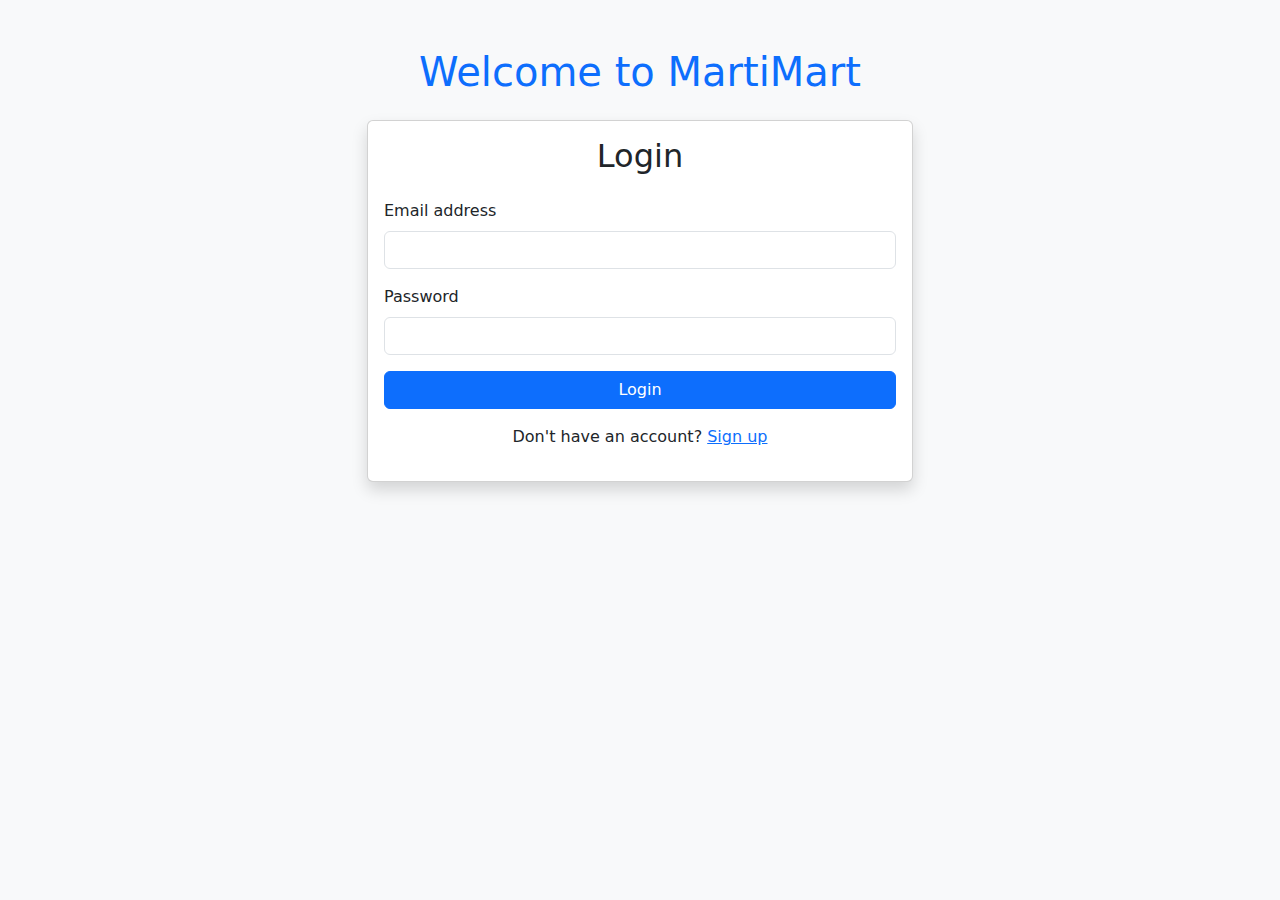
==== index.html @ e53a9322 "Create index.html" ====
<!DOCTYPE html>
<html lang="en">
<head>
    <meta charset="UTF-8">
    <meta name="viewport" content="width=device-width, initial-scale=1.0">
    <title>MartiMart - Login</title>
    <link href="https://cdn.jsdelivr.net/npm/bootstrap@5.3.0-alpha1/dist/css/bootstrap.min.css" rel="stylesheet">
    <link href="styles.css" rel="stylesheet">
</head>
<body class="bg-light">
    <div class="container mt-5">
        <h1 class="text-center mb-4 text-primary">Welcome to MartiMart</h1>
        <div class="row justify-content-center">
            <div class="col-md-6">
                <div class="card shadow">
                    <div class="card-body">
                        <h2 class="card-title text-center mb-4">Login</h2>
                        <form id="loginForm">
                            <div class="mb-3">
                                <label for="email" class="form-label">Email address</label>
                                <input type="email" class="form-control" id="email" required>
                            </div>
                            <div class="mb-3">
                                <label for="password" class="form-label">Password</label>
                                <input type="password" class="form-control" id="password" required>
                            </div>
                            <button type="submit" class="btn btn-primary w-100">Login</button>
                        </form>
                        <p class="text-center mt-3">
                            Don't have an account? <a href="signup.html">Sign up</a>
                        </p>
                    </div>
                </div>
            </div>
        </div>
    </div>
    <script src="https://cdn.jsdelivr.net/npm/bootstrap@5.3.0-alpha1/dist/js/bootstrap.bundle.min.js"></script>
    <script src="script.js"></script>
</body>
</html>
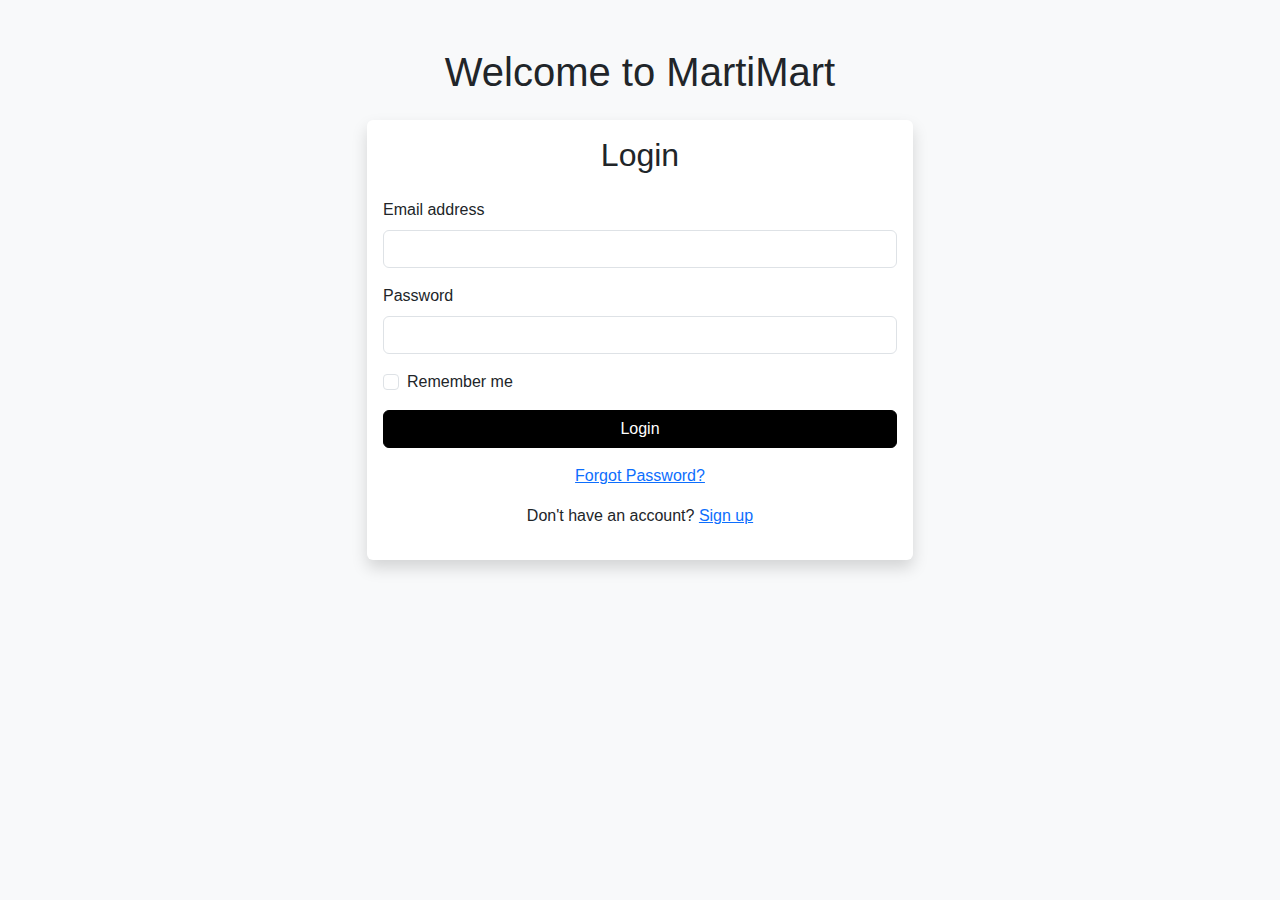
==== commit a6c2c0d7: "Update index.html" ====
--- a/index.html
+++ b/index.html
@@ -5,14 +5,15 @@
     <meta name="viewport" content="width=device-width, initial-scale=1.0">
     <title>MartiMart - Login</title>
     <link href="https://cdn.jsdelivr.net/npm/bootstrap@5.3.0-alpha1/dist/css/bootstrap.min.css" rel="stylesheet">
+    <link rel="stylesheet" href="https://cdnjs.cloudflare.com/ajax/libs/animate.css/4.1.1/animate.min.css">
     <link href="styles.css" rel="stylesheet">
 </head>
 <body class="bg-light">
     <div class="container mt-5">
-        <h1 class="text-center mb-4 text-primary">Welcome to MartiMart</h1>
+        <h1 class="text-center mb-4 text-dark animate__animated animate__fadeIn">Welcome to MartiMart</h1>
         <div class="row justify-content-center">
             <div class="col-md-6">
-                <div class="card shadow">
+                <div class="card shadow animate__animated animate__fadeInUp">
                     <div class="card-body">
                         <h2 class="card-title text-center mb-4">Login</h2>
                         <form id="loginForm">
@@ -24,8 +25,15 @@
                                 <label for="password" class="form-label">Password</label>
                                 <input type="password" class="form-control" id="password" required>
                             </div>
+                            <div class="mb-3 form-check">
+                                <input type="checkbox" class="form-check-input" id="rememberMe">
+                                <label class="form-check-label" for="rememberMe">Remember me</label>
+                            </div>
                             <button type="submit" class="btn btn-primary w-100">Login</button>
                         </form>
+                        <div class="text-center mt-3">
+                            <a href="forgot-password.html">Forgot Password?</a>
+                        </div>
                         <p class="text-center mt-3">
                             Don't have an account? <a href="signup.html">Sign up</a>
                         </p>
@@ -38,3 +46,4 @@
     <script src="script.js"></script>
 </body>
 </html>
+
--- a/styles.css
+++ b/styles.css
@@ -0,0 +1,92 @@
+body {
+    font-family: 'Arial', sans-serif;
+    background-color: #f8f9fa;
+    color: #333;
+}
+
+.navbar {
+    background-color: #fff;
+    box-shadow: 0 2px 4px rgba(0,0,0,0.1);
+}
+
+.navbar-brand {
+    font-weight: bold;
+    color: #000;
+}
+
+.card {
+    transition: transform 0.2s, box-shadow 0.2s;
+    background-color: #fff;
+    border: none;
+}
+
+.card:hover {
+    transform: translateY(-5px);
+    box-shadow: 0 4px 8px rgba(0,0,0,0.1);
+}
+
+.btn-primary {
+    background-color: #000;
+    border-color: #000;
+    transition: background-color 0.2s, transform 0.2s;
+}
+
+.btn-primary:hover {
+    background-color: #333;
+    border-color: #333;
+    transform: translateY(-2px);
+}
+
+.product-image {
+    height: 200px;
+    object-fit: cover;
+}
+
+.chat-message {
+    margin-bottom: 10px;
+    padding: 10px;
+    border-radius: 10px;
+}
+
+.chat-message.sent {
+    background-color: #000;
+    color: #fff;
+    align-self: flex-end;
+}
+
+.chat-message.received {
+    background-color: #f1f1f1;
+    color: #333;
+    align-self: flex-start;
+}
+
+#chatMessages {
+    display: flex;
+    flex-direction: column;
+}
+
+.form-control:focus {
+    border-color: #000;
+    box-shadow: 0 0 0 0.2rem rgba(0, 0, 0, 0.25);
+}
+
+.animate__animated {
+    animation-duration: 0.5s;
+}
+
+@keyframes pulse {
+    0% {
+        transform: scale(1);
+    }
+    50% {
+        transform: scale(1.05);
+    }
+    100% {
+        transform: scale(1);
+    }
+}
+
+.btn-primary:active {
+    animation: pulse 0.3s;
+}
+
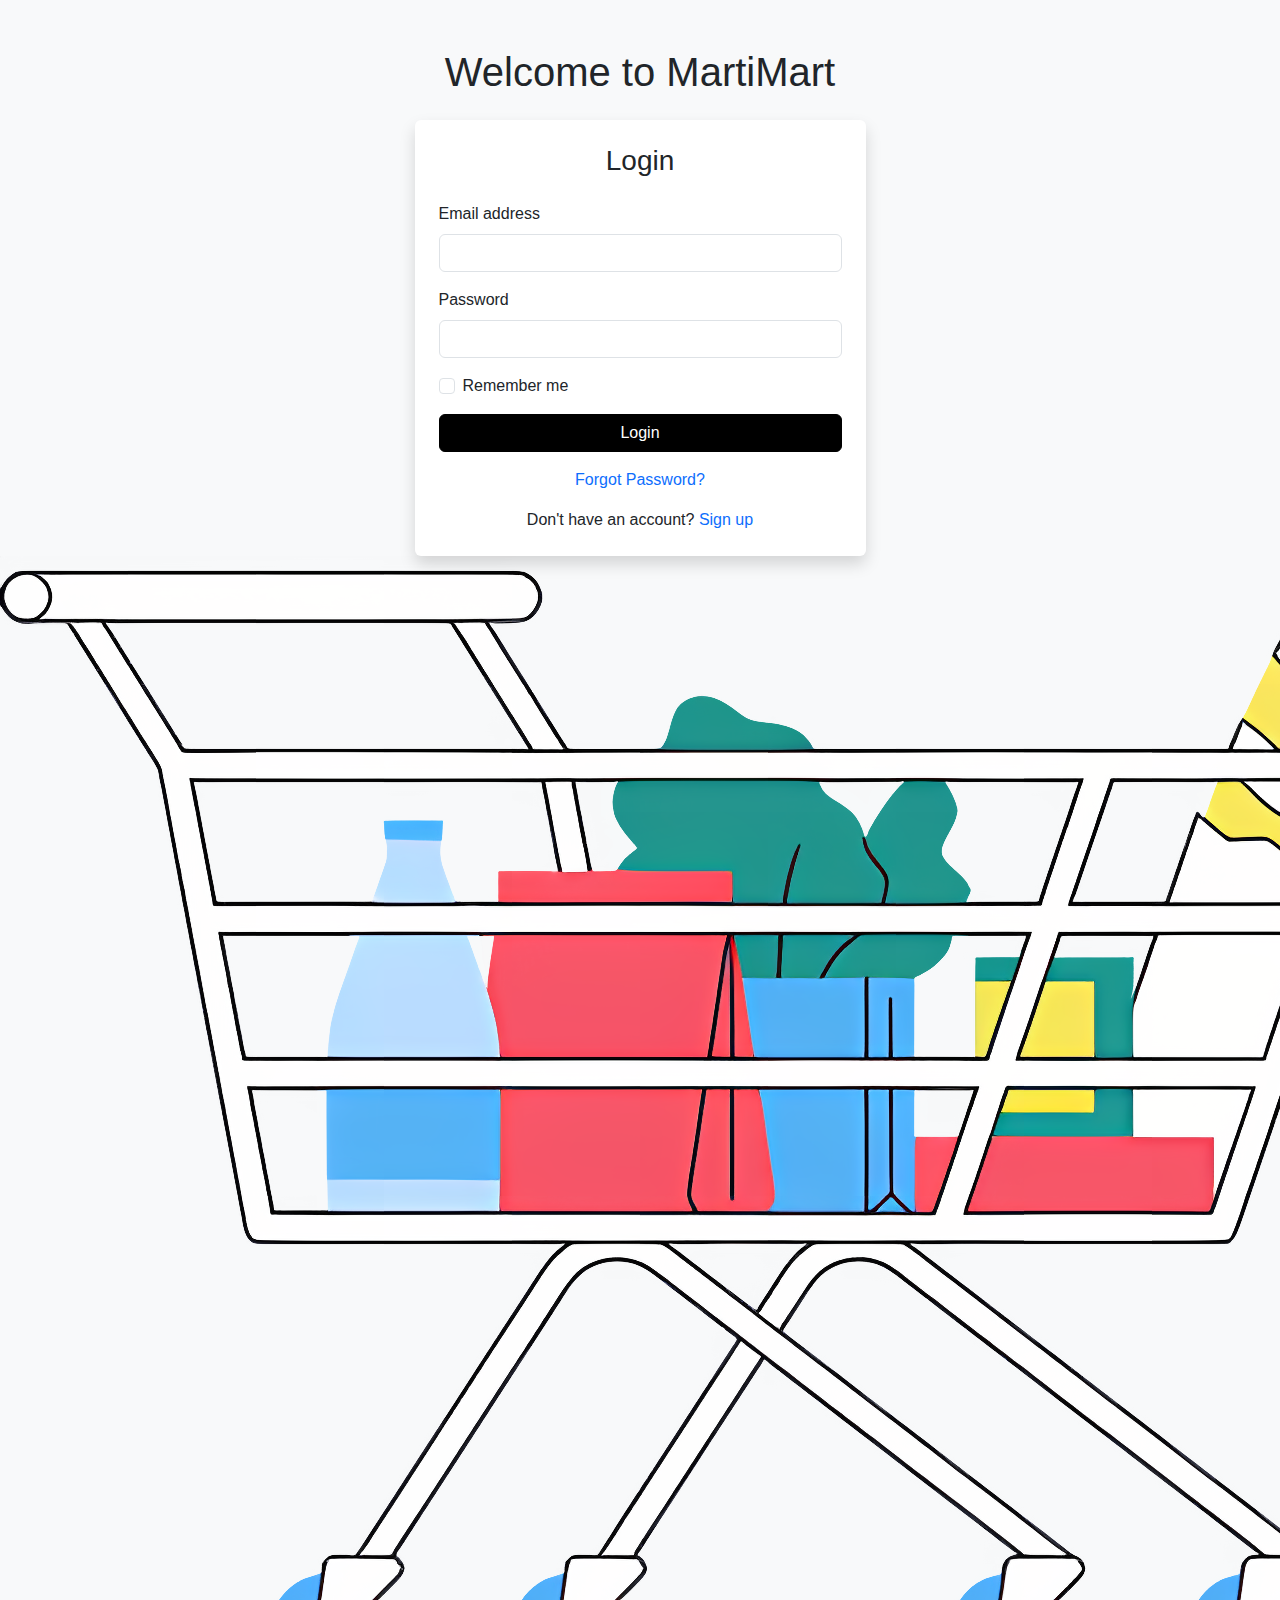
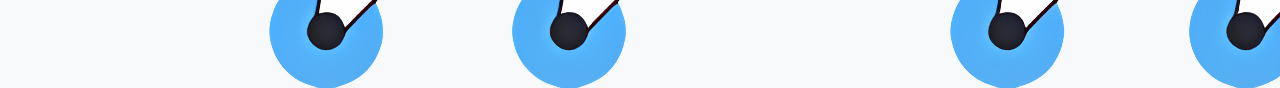
==== commit 6f5c8a99: "Update index.html" ====
--- a/index.html
+++ b/index.html
@@ -8,14 +8,14 @@
     <link rel="stylesheet" href="https://cdnjs.cloudflare.com/ajax/libs/animate.css/4.1.1/animate.min.css">
     <link href="styles.css" rel="stylesheet">
 </head>
-<body class="bg-light">
+<body class="login-page">
     <div class="container mt-5">
         <h1 class="text-center mb-4 text-dark animate__animated animate__fadeIn">Welcome to MartiMart</h1>
         <div class="row justify-content-center">
-            <div class="col-md-6">
+            <div class="col-md-5">
                 <div class="card shadow animate__animated animate__fadeInUp">
-                    <div class="card-body">
-                        <h2 class="card-title text-center mb-4">Login</h2>
+                    <div class="card-body p-4">
+                        <h2 class="card-title text-center mb-4 h3">Login</h2>
                         <form id="loginForm">
                             <div class="mb-3">
                                 <label for="email" class="form-label">Email address</label>
@@ -32,16 +32,21 @@
                             <button type="submit" class="btn btn-primary w-100">Login</button>
                         </form>
                         <div class="text-center mt-3">
-                            <a href="forgot-password.html">Forgot Password?</a>
+                            <a href="forgot-password.html" class="text-decoration-none">Forgot Password?</a>
                         </div>
-                        <p class="text-center mt-3">
-                            Don't have an account? <a href="signup.html">Sign up</a>
+                        <p class="text-center mt-3 mb-0">
+                            Don't have an account? <a href="signup.html" class="text-decoration-none">Sign up</a>
                         </p>
                     </div>
                 </div>
             </div>
         </div>
     </div>
+
+    <div class="cart-animation">
+        <img src="img/indeximg/cart.png" alt="Shopping Cart" class="animate__animated animate__slideInRight">
+    </div>
+
     <script src="https://cdn.jsdelivr.net/npm/bootstrap@5.3.0-alpha1/dist/js/bootstrap.bundle.min.js"></script>
     <script src="script.js"></script>
 </body>
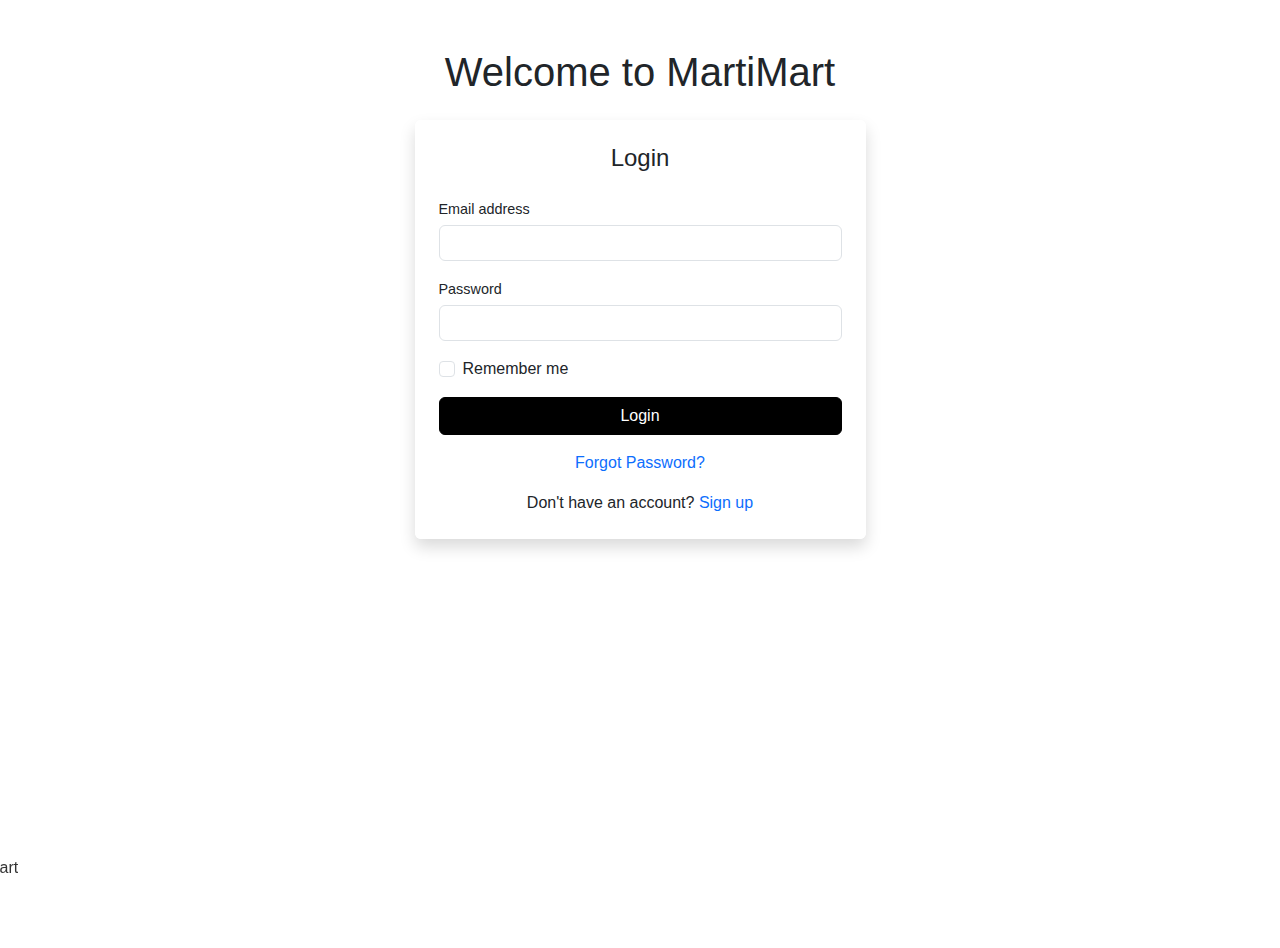
==== commit 3b2c3b13: "updated backgroundindex" ====
--- a/index.html
+++ b/index.html
@@ -8,7 +8,7 @@
     <link rel="stylesheet" href="https://cdnjs.cloudflare.com/ajax/libs/animate.css/4.1.1/animate.min.css">
     <link href="styles.css" rel="stylesheet">
 </head>
-<body class="login-page">
+<body>
     <div class="container mt-5">
         <h1 class="text-center mb-4 text-dark animate__animated animate__fadeIn">Welcome to MartiMart</h1>
         <div class="row justify-content-center">
@@ -43,12 +43,11 @@
         </div>
     </div>
 
-    <div class="cart-animation">
-        <img src="img/indeximg/cart.png" alt="Shopping Cart" class="animate__animated animate__slideInRight">
-    </div>
-
     <script src="https://cdn.jsdelivr.net/npm/bootstrap@5.3.0-alpha1/dist/js/bootstrap.bundle.min.js"></script>
     <script src="script.js"></script>
+    <div class="cart-animation">
+        <img src="cart.png" alt="Shopping Cart" class="animate__animated">
+    </div>
 </body>
 </html>
 
--- a/styles.css
+++ b/styles.css
@@ -1,7 +1,15 @@
 body {
     font-family: 'Arial', sans-serif;
-    background-color: #f8f9fa;
     color: #333;
+    background: url('bg.jpg') no-repeat center center fixed;
+    background-size: cover;
+    min-height: 100vh;
+    position: relative;
+}
+
+.container {
+    position: relative;
+    z-index: 1;
 }
 
 .navbar {
@@ -16,7 +24,7 @@
 
 .card {
     transition: transform 0.2s, box-shadow 0.2s;
-    background-color: #fff;
+    background-color: rgba(255, 255, 255, 0.95);
     border: none;
 }
 
@@ -90,3 +98,62 @@
     animation: pulse 0.3s;
 }
 
+.cart-animation {
+    position: fixed;
+    bottom: 20px;
+    left: -100px;
+    z-index: 1000;
+}
+
+.cart-animation img {
+    width: 100px;
+    height: auto;
+    animation: cartSlide 3s ease-in-out forwards;
+}
+
+@keyframes cartSlide {
+    0% {
+        transform: translateX(0);
+    }
+    50% {
+        transform: translateX(calc(100vw - 100px));
+    }
+    100% {
+        transform: translateX(100vw);
+    }
+}
+
+/* Make form elements more compact */
+.card-body {
+    padding: 1.5rem;
+}
+
+.form-label {
+    margin-bottom: 0.3rem;
+    font-size: 0.9rem;
+}
+
+.form-control {
+    padding: 0.375rem 0.75rem;
+    font-size: 0.9rem;
+}
+
+.mb-3 {
+    margin-bottom: 1rem !important;
+}
+
+.card-title {
+    font-size: 1.5rem;
+}
+
+/* Responsive adjustments */
+@media (max-width: 768px) {
+    .col-md-5 {
+        padding: 0 15px;
+    }
+    
+    .cart-animation img {
+        width: 80px;
+    }
+}
+
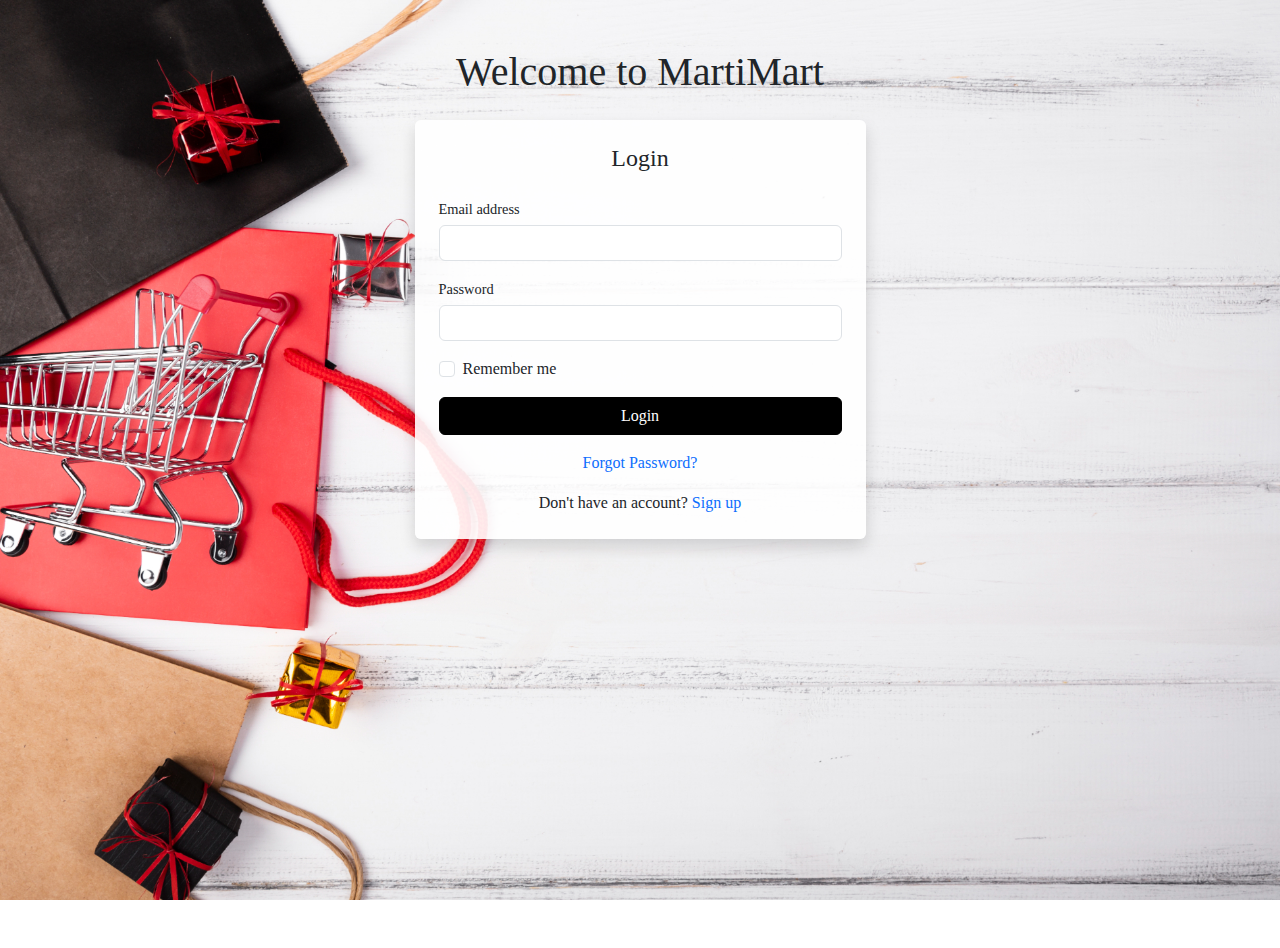
==== commit b0b3f813: "updating signup" ====
--- a/index.html
+++ b/index.html
@@ -8,7 +8,7 @@
     <link rel="stylesheet" href="https://cdnjs.cloudflare.com/ajax/libs/animate.css/4.1.1/animate.min.css">
     <link href="styles.css" rel="stylesheet">
 </head>
-<body>
+<body class="login-page">
     <div class="container mt-5">
         <h1 class="text-center mb-4 text-dark animate__animated animate__fadeIn">Welcome to MartiMart</h1>
         <div class="row justify-content-center">
@@ -43,11 +43,12 @@
         </div>
     </div>
 
+    <div class="cart-animation">
+        <img src="img/indeximg/cart.png" alt="Shopping Cart" class="animate__animated">
+    </div>
+
     <script src="https://cdn.jsdelivr.net/npm/bootstrap@5.3.0-alpha1/dist/js/bootstrap.bundle.min.js"></script>
     <script src="script.js"></script>
-    <div class="cart-animation">
-        <img src="cart.png" alt="Shopping Cart" class="animate__animated">
-    </div>
 </body>
 </html>
 
--- a/styles.css
+++ b/styles.css
@@ -1,16 +1,75 @@
 body {
-    font-family: 'Arial', sans-serif;
+    font-family: 'Garamond', serif;
     color: #333;
-    background: url('bg.jpg') no-repeat center center fixed;
+}
+
+.login-page {
+    background: url('img/indeximg/bg.jpg') no-repeat center center fixed;
     background-size: cover;
     min-height: 100vh;
     position: relative;
-}
-
-.container {
+    overflow: hidden;
+}
+
+.login-page::before {
+    content: '';
+    position: absolute;
+}
+
+.login-page .container {
     position: relative;
     z-index: 1;
 }
+
+
+.bgsign {
+    background: url('img/indeximg/bg.jpg') no-repeat center center fixed;
+    background-size: cover;
+    min-height: 100vh;
+    position: relative;
+}
+
+.bgsign::before {
+    content: '';
+    position: absolute;
+    top: 0;
+    right: 0;
+    bottom: 0;
+    left: 0;
+    background: rgba(255, 255, 255, 0.7);
+    z-index: 0;
+}
+
+.bgsign .container {
+    position: relative;
+    z-index: 1;
+
+
+
+
+}
+.bg-light {
+    background-size: cover;
+    min-height: 100vh;
+    position: relative;
+}
+
+.bg-light::before {
+    content: '';
+    position: absolute;
+    top: 0;
+    right: 0;
+    bottom: 0;
+    left: 0;
+    background: rgba(255, 255, 255, 0.7);
+    z-index: 0;
+}
+
+.bg-light .container {
+    position: relative;
+    z-index: 1;
+}
+
 
 .navbar {
     background-color: #fff;
@@ -24,7 +83,7 @@
 
 .card {
     transition: transform 0.2s, box-shadow 0.2s;
-    background-color: rgba(255, 255, 255, 0.95);
+    background-color: rgba(255, 255, 255, 0.9);
     border: none;
 }
 
